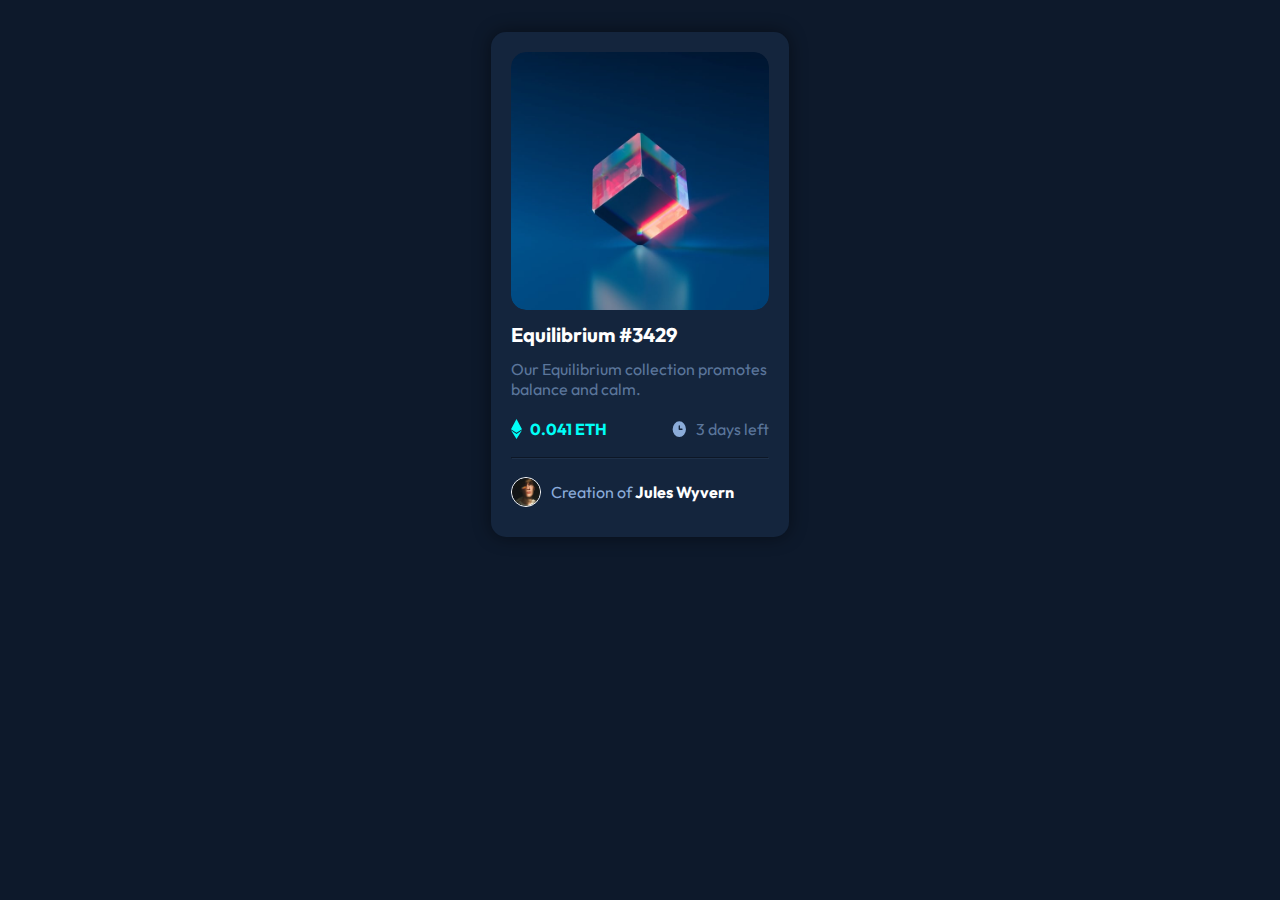
==== nft-preview-card-component-main/index.html @ b42f186d "new project att" ====
<!DOCTYPE html>
<html lang="en">
<head>
  <meta charset="UTF-8">
  <meta name="viewport" content="width=device-width, initial-scale=1.0"> <!-- displays site properly based on user's device -->

  <link rel="icon" type="image/png" sizes="32x32" href="./images/favicon-32x32.png">
  <link rel="stylesheet" href="style.css">
  
  <title>Frontend Mentor | NFT preview card component</title>

</head>
<body>

<div class="container">
  <div class="wrapper">
    <div class="img-top">
      <img src="images/image-equilibrium.jpg" alt="">
      <div class="img-overlay">
        <img src="images/icon-view.svg" alt="">
      </div>
    </div>
    <div class="text">
        <span class="title">Equilibrium #3429</span>
        <span class="info">Our Equilibrium collection promotes balance and calm.</span>
    </div>
    <div class="row">
      <div class="eth">
        <img src="images/icon-ethereum.svg" alt="">
        <span><strong>0.041 ETH</strong></span>
      </div>
      <div class="clock">
        <img src="images/icon-clock.svg" alt="">
        <span>3 days left</span>
      </div>
    </div>
    <hr/>
    <div class="author">
      <img src="images/image-avatar.png" alt="">
      <span>Creation of <strong>Jules Wyvern</strong></span>
    </div>
  </div>
</div>

</body>
</html>
---- nft-preview-card-component-main/style.css ----
@import url('https://fonts.googleapis.com/css2?family=Outfit:wght@300;400;600&display=swap');

* {
    margin:  0px;
    padding: 0px;
    box-sizing: border-box;
    font-family: 'Outfit', sans-serif;
}

:root {
    --cor1: hsl(215, 51%, 70%);
    --cor2: hsl(178, 100%, 50%);
    --cor3: hsl(217, 54%, 11%);
    --cor4: hsl(216, 50%, 16%);
    --cor5: hsl(215, 32%, 27%);
    --cor6: hsl(0, 0%, 100%);
}

body {
    background-color: hsl(217, 54%, 11%);
    
    
}

.container {
    max-width: 330px;
    margin: 0 auto;
    
}

.wrapper {
    margin: 2em 1em;
    padding: 20px;
    background-color: hsl(216, 50%, 16%);
    box-shadow: 0px 0px 18px rgba(0, 0, 0, 0.459);
    border-radius: 15px;
}

.img-top {
    border-radius: 15px;
    overflow: hidden;
    position: relative;
}

.img-top img {
    width: 100%;
    border-radius: 15px;
    display: block;
}

.img-overlay {
    position: absolute;
    left: 0;
    top: 0;
    height: 100%;
    width: 100%;
    background-color: hsla(178, 100%, 50%, 0.5);
    display: none;
}

.img-overlay img{
    position: absolute;
    width: 50px;
    left: 50%;
    top: 50%;
    transform: translate(-50%, -50%);
}

.img-top:hover .img-overlay{
    cursor: pointer;
    display: block;
}

.text {
    margin-bottom: 20px;
    
}
.title {
    display: block;
    font-weight: bold;
    color: var(--cor6);
    margin: 12px 0px;
    font-size: 20px;
    transition-duration: 0.3s;
}

.title:hover {
    cursor: pointer;
    color: var(--cor2);
}

.info {
    color: var(--cor1);
    opacity: 60%;
}

.row {
    display: flex;
    justify-content: space-between;
    align-items: center;
}

.eth {
    display: flex;
    color: var(--cor2);
    
}

.eth strong, .clock span{
    margin-left: 8px;
}

.clock {
    display: flex;
    color: var(--cor1);
}

.clock span {
    opacity: 60%;
}

hr {
    border-color: hsl(215, 32%, 27%);
    opacity: 40%;
    margin: 18px 0px;
}

.author img {
    width: 30px;
    height: 30px;
    border: 1px solid var(--cor6);
    border-radius: 50%;
    margin-right: 10px;
}

.author {
    display: flex;
    align-items: center;
    color: var(--cor1);
    margin-bottom: 10px;
}

.author strong {
    transition-duration: 0.3s;
    color: var(--cor6);
}

.author strong:hover {
    cursor: pointer;
    color: var(--cor2);
}
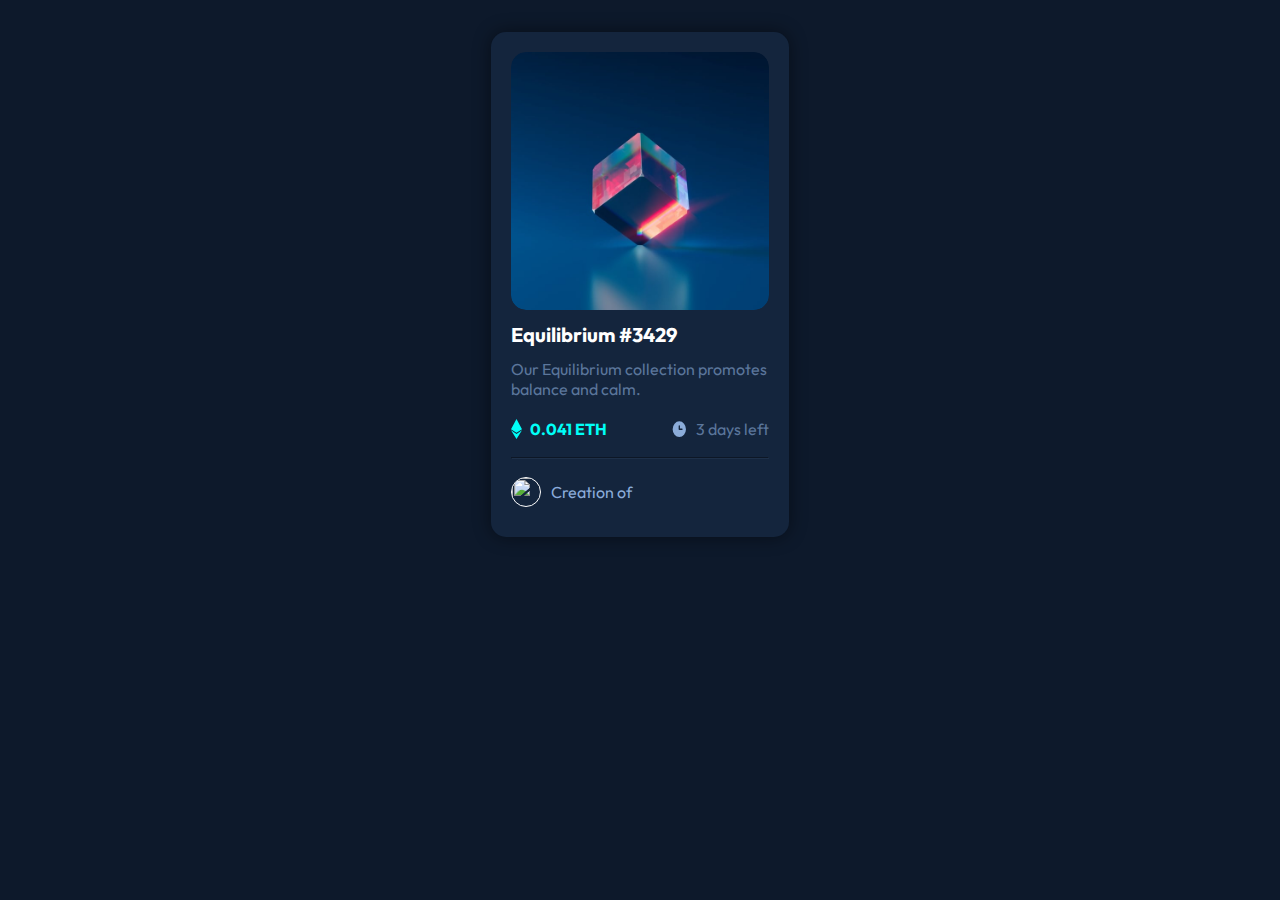
==== commit cb84eed1: "att" ====
--- a/nft-preview-card-component-main/index.html
+++ b/nft-preview-card-component-main/index.html
@@ -1,5 +1,5 @@
 <!DOCTYPE html>
-<html lang="en">
+<html lang="pt-br">
 <head>
   <meta charset="UTF-8">
   <meta name="viewport" content="width=device-width, initial-scale=1.0"> <!-- displays site properly based on user's device -->
@@ -36,11 +36,16 @@
     </div>
     <hr/>
     <div class="author">
-      <img src="images/image-avatar.png" alt="">
-      <span>Creation of <strong>Jules Wyvern</strong></span>
+      <img src="images/avatar-none.jpg" alt="">
+      <span>Creation of <strong id="name-user"></strong></span>
     </div>
   </div>
 </div>
-
+  <script>
+    
+    var nome = window.prompt("Digite seu nome:")
+    document.getElementById("name-user").innerText = nome;
+    
+  </script>
 </body>
 </html>--- a/nft-preview-card-component-main/style.css
+++ b/nft-preview-card-component-main/style.css
@@ -54,8 +54,8 @@
     top: 0;
     height: 100%;
     width: 100%;
-    background-color: hsla(178, 100%, 50%, 0.5);
     display: none;
+    
 }
 
 .img-overlay img{
@@ -68,6 +68,7 @@
 
 .img-top:hover .img-overlay{
     cursor: pointer;
+    background-color: hsla(178, 100%, 50%, 0.5);
     display: block;
 }
 
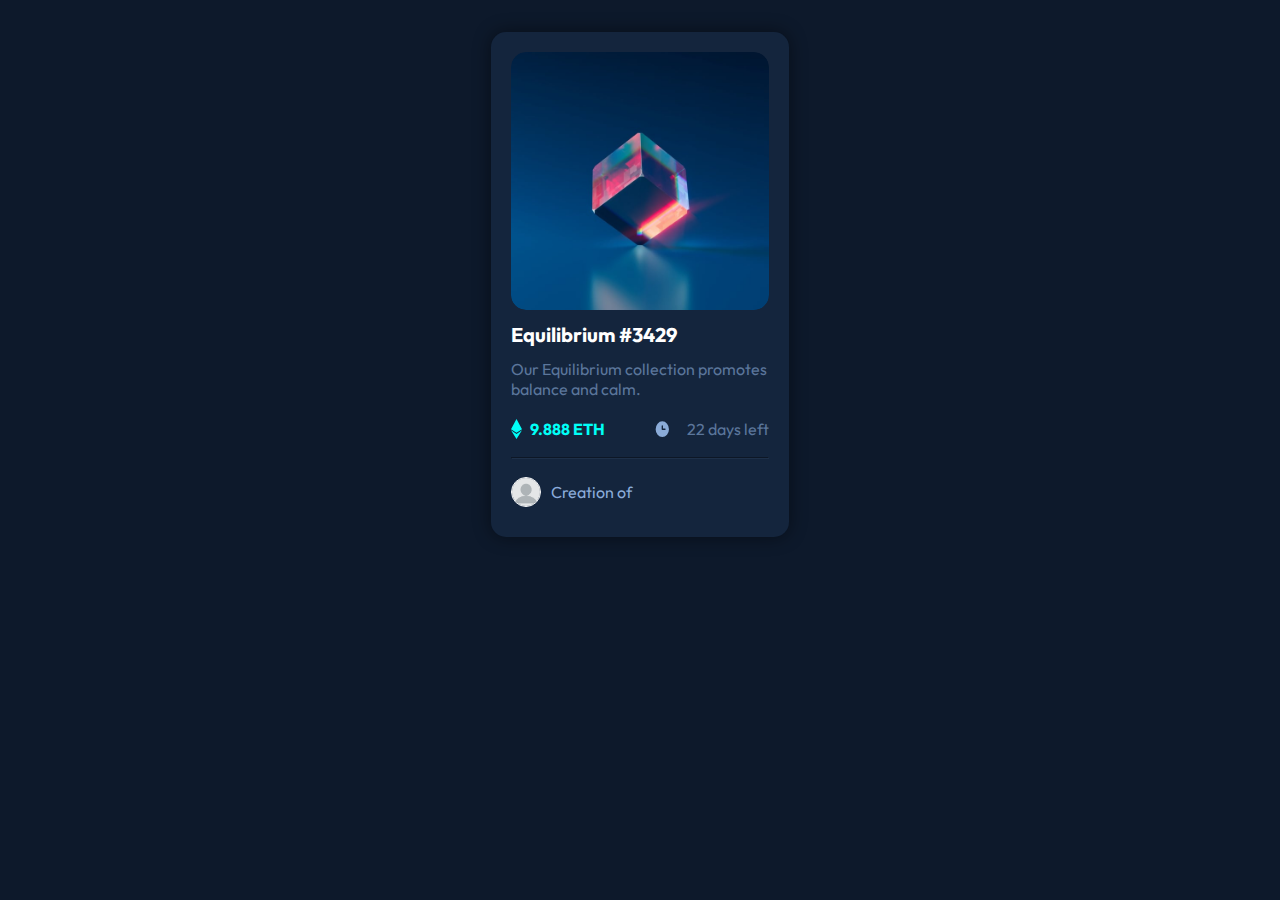
==== commit 3f434123: "Insert - Poor JavaScript" ====
--- a/nft-preview-card-component-main/index.html
+++ b/nft-preview-card-component-main/index.html
@@ -27,11 +27,11 @@
     <div class="row">
       <div class="eth">
         <img src="images/icon-ethereum.svg" alt="">
-        <span><strong>0.041 ETH</strong></span>
+        <strong><span id="eth-price">null</span> ETH</strong>
       </div>
       <div class="clock">
         <img src="images/icon-clock.svg" alt="">
-        <span>3 days left</span>
+        <span class="clock-text"><span id="data">??</span> days left</span>
       </div>
     </div>
     <hr/>
@@ -46,6 +46,12 @@
     var nome = window.prompt("Digite seu nome:")
     document.getElementById("name-user").innerText = nome;
     
+    var valor = (Math.random() * (10 - 1) + 1).toFixed(3);
+    document.getElementById("eth-price").innerText = valor;
+
+    var data = Math.floor(Math.random() * (31 - 1 + 1)) + 1
+    document.getElementById("data").innerText = data;
+    
   </script>
 </body>
 </html>--- a/nft-preview-card-component-main/style.css
+++ b/nft-preview-card-component-main/style.css
@@ -116,7 +116,7 @@
     color: var(--cor1);
 }
 
-.clock span {
+.clock .clock-text {
     opacity: 60%;
 }
 
